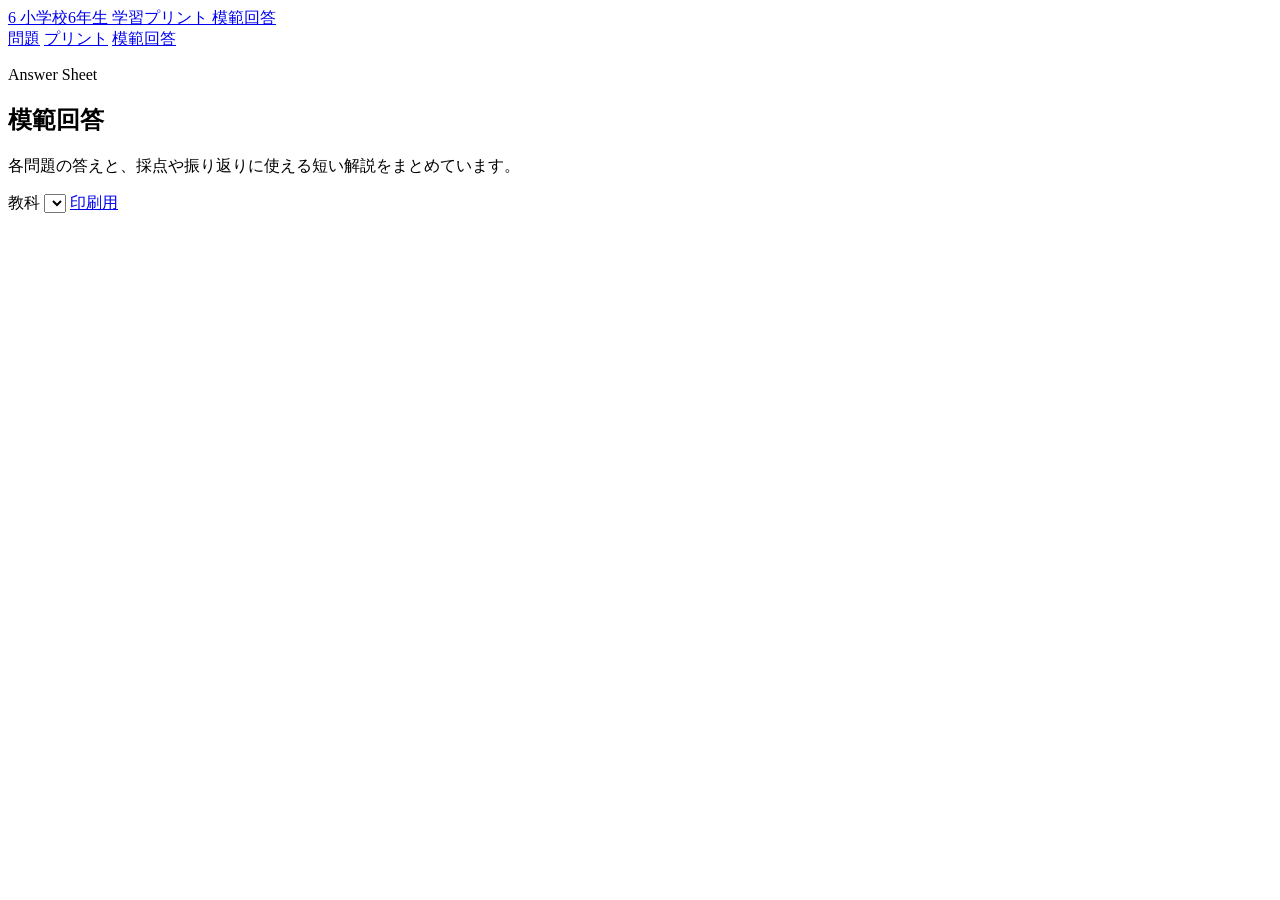
==== answers.html @ f7a97f07 "Add answer page" ====
<!doctype html>
<html lang="ja">
  <head>
    <meta charset="utf-8">
    <meta name="viewport" content="width=device-width, initial-scale=1">
    <title>模範回答 | 小学校6年生 学習プリント</title>
    <link rel="stylesheet" href="styles.css">
  </head>
  <body>
    <header class="site-header">
      <a class="brand" href="index.html" aria-label="小学校6年生 学習プリント">
        <span class="brand-mark" aria-hidden="true">6</span>
        <span>
          <span class="brand-title">小学校6年生 学習プリント</span>
          <span class="brand-subtitle">模範回答</span>
        </span>
      </a>
      <nav class="top-nav" aria-label="ページ">
        <a href="index.html">問題</a>
        <a href="print.html">プリント</a>
        <a href="answers.html" aria-current="page">模範回答</a>
      </nav>
    </header>

    <main class="page-shell">
      <section class="page-heading">
        <p class="eyebrow">Answer Sheet</p>
        <h1>模範回答</h1>
        <p>各問題の答えと、採点や振り返りに使える短い解説をまとめています。</p>
      </section>

      <section class="filter-bar" aria-label="表示する教科">
        <label class="field-label" for="answerSubject">教科</label>
        <select id="answerSubject" class="select"></select>
        <a class="control-button ghost as-link" id="answerPrintLink" href="print.html?mode=answers">印刷用</a>
      </section>

      <section class="answer-list" id="answerList" aria-label="模範回答一覧"></section>
    </main>

    <script src="data.js"></script>
    <script src="print.js"></script>
  </body>
</html>
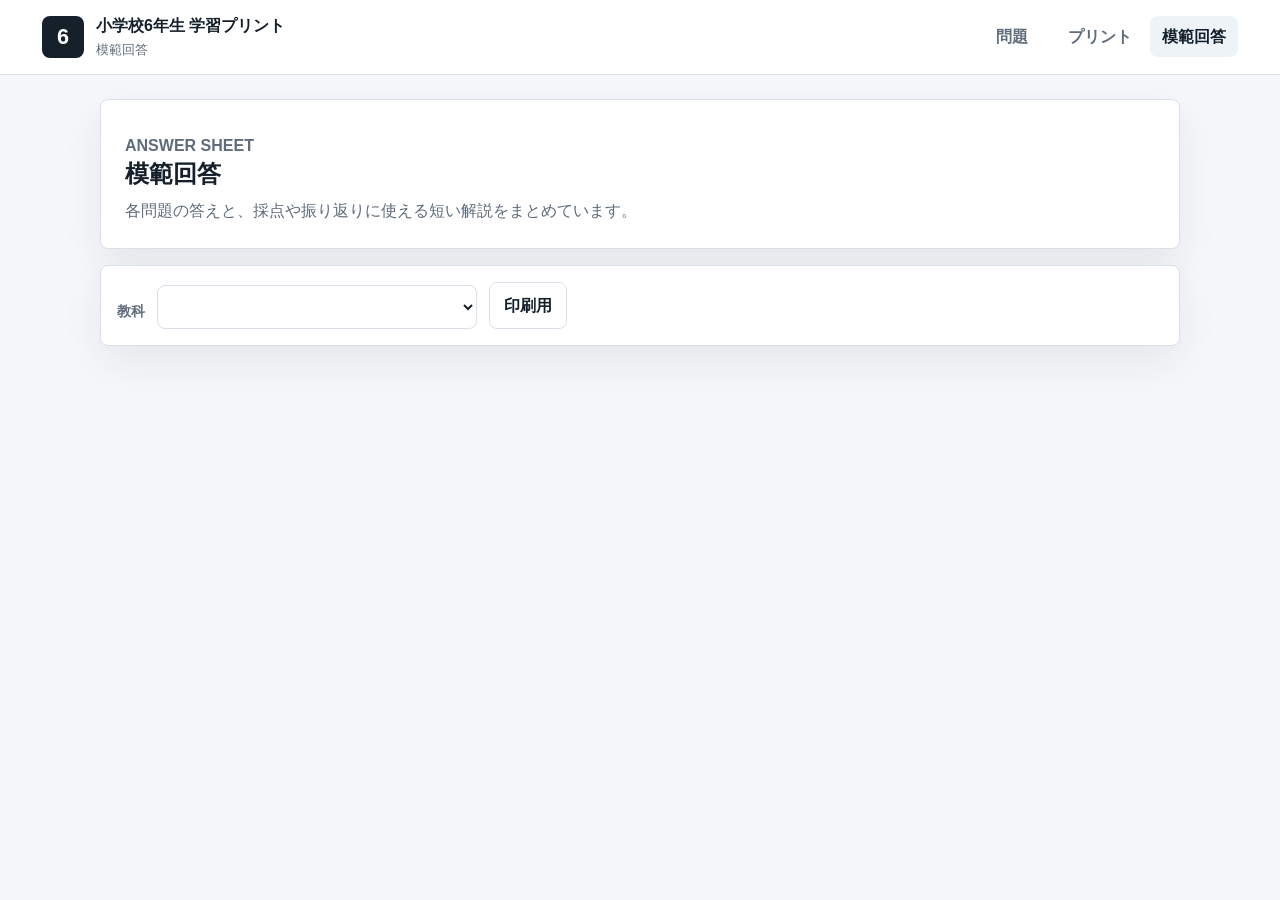
==== commit a18f1715: "Load split learning data on answers page" ====
--- a/answers.html
+++ b/answers.html
@@ -38,6 +38,21 @@
       <section class="answer-list" id="answerList" aria-label="模範回答一覧"></section>
     </main>
 
+    <script src="data-chunk-01.js"></script>
+    <script src="data-chunk-02.js"></script>
+    <script src="data-chunk-03.js"></script>
+    <script src="data-chunk-04.js"></script>
+    <script src="data-chunk-05.js"></script>
+    <script src="data-chunk-06.js"></script>
+    <script src="data-chunk-07.js"></script>
+    <script src="data-chunk-08.js"></script>
+    <script src="data-chunk-09.js"></script>
+    <script src="data-chunk-10.js"></script>
+    <script src="data-chunk-11.js"></script>
+    <script src="data-chunk-12.js"></script>
+    <script src="data-chunk-13.js"></script>
+    <script src="data-chunk-14.js"></script>
+    <script src="data-chunk-15.js"></script>
     <script src="data.js"></script>
     <script src="print.js"></script>
   </body>
--- a/styles.css
+++ b/styles.css
@@ -0,0 +1,802 @@
+:root {
+  --bg: #f6f7fb;
+  --panel: #ffffff;
+  --ink: #15202b;
+  --muted: #5f6c7b;
+  --line: #d9e0ea;
+  --soft: #eef3f8;
+  --active-color: #0f766e;
+  --accent-2: #b45309;
+  --accent-3: #4f46e5;
+  --success: #167a45;
+  --danger: #b42318;
+  --shadow: 0 16px 40px rgba(22, 32, 43, 0.08);
+  color-scheme: light;
+}
+
+* {
+  box-sizing: border-box;
+}
+
+[hidden] {
+  display: none !important;
+}
+
+html {
+  min-width: 320px;
+}
+
+body {
+  margin: 0;
+  background: var(--bg);
+  color: var(--ink);
+  font-family: -apple-system, BlinkMacSystemFont, "Hiragino Sans", "Yu Gothic", "YuGothic", "Noto Sans JP", sans-serif;
+  line-height: 1.7;
+}
+
+a {
+  color: inherit;
+}
+
+button,
+select,
+textarea {
+  font: inherit;
+}
+
+.site-header {
+  position: sticky;
+  top: 0;
+  z-index: 20;
+  display: flex;
+  align-items: center;
+  justify-content: space-between;
+  gap: 16px;
+  min-height: 72px;
+  padding: 12px clamp(16px, 4vw, 42px);
+  background: rgba(255, 255, 255, 0.94);
+  border-bottom: 1px solid var(--line);
+  backdrop-filter: blur(12px);
+}
+
+.brand {
+  display: inline-flex;
+  align-items: center;
+  gap: 12px;
+  min-width: 0;
+  text-decoration: none;
+}
+
+.brand-mark {
+  display: inline-grid;
+  flex: 0 0 auto;
+  place-items: center;
+  width: 42px;
+  height: 42px;
+  background: #15202b;
+  color: #fff;
+  border-radius: 8px;
+  font-weight: 800;
+  font-size: 1.35rem;
+}
+
+.brand-title,
+.brand-subtitle {
+  display: block;
+  white-space: nowrap;
+}
+
+.brand-title {
+  font-weight: 800;
+  letter-spacing: 0;
+}
+
+.brand-subtitle {
+  color: var(--muted);
+  font-size: 0.83rem;
+}
+
+.top-nav {
+  display: flex;
+  gap: 6px;
+  align-items: center;
+}
+
+.top-nav a {
+  min-width: 76px;
+  min-height: 38px;
+  padding: 7px 12px;
+  border-radius: 8px;
+  color: var(--muted);
+  text-align: center;
+  text-decoration: none;
+  font-weight: 700;
+}
+
+.top-nav a[aria-current="page"],
+.top-nav a:hover {
+  background: var(--soft);
+  color: var(--ink);
+}
+
+.layout {
+  display: grid;
+  grid-template-columns: minmax(260px, 320px) minmax(0, 1fr);
+  gap: 22px;
+  width: min(1220px, calc(100% - 32px));
+  margin: 24px auto 56px;
+}
+
+.sidebar {
+  align-self: start;
+  display: grid;
+  gap: 14px;
+}
+
+.sidebar-block,
+.question-panel,
+.learning-map,
+.page-heading,
+.filter-bar,
+.answer-section,
+.print-controls {
+  background: var(--panel);
+  border: 1px solid var(--line);
+  border-radius: 8px;
+  box-shadow: var(--shadow);
+}
+
+.sidebar-block {
+  padding: 18px;
+}
+
+.sidebar h1,
+.sidebar h2,
+.study-toolbar h2,
+.learning-map h2,
+.page-heading h1,
+.print-controls h1 {
+  margin: 0;
+  line-height: 1.25;
+  letter-spacing: 0;
+}
+
+.sidebar h1 {
+  font-size: 1.35rem;
+}
+
+.sidebar h2 {
+  font-size: 1rem;
+}
+
+.sidebar p,
+.page-heading p,
+.map-heading p {
+  margin: 8px 0 0;
+  color: var(--muted);
+}
+
+.subject-tabs {
+  display: grid;
+  gap: 8px;
+  margin-top: 12px;
+}
+
+.subject-tab {
+  display: flex;
+  align-items: center;
+  justify-content: space-between;
+  gap: 10px;
+  min-height: 48px;
+  padding: 10px 12px;
+  border: 1px solid var(--line);
+  border-left: 5px solid var(--subject-color);
+  border-radius: 8px;
+  background: #fff;
+  color: var(--ink);
+  cursor: pointer;
+  text-align: left;
+}
+
+.subject-tab[data-active="true"] {
+  background: color-mix(in srgb, var(--subject-color) 12%, #fff);
+  border-color: color-mix(in srgb, var(--subject-color) 44%, var(--line));
+}
+
+.subject-tab span {
+  font-weight: 800;
+}
+
+.subject-tab small {
+  color: var(--muted);
+  font-weight: 700;
+}
+
+.field-label {
+  display: block;
+  margin-bottom: 6px;
+  color: var(--muted);
+  font-size: 0.86rem;
+  font-weight: 800;
+}
+
+.select {
+  width: 100%;
+  min-height: 44px;
+  padding: 8px 12px;
+  border: 1px solid var(--line);
+  border-radius: 8px;
+  background: #fff;
+  color: var(--ink);
+}
+
+.stat-grid {
+  display: grid;
+  grid-template-columns: repeat(3, 1fr);
+  gap: 8px;
+}
+
+.stat-grid div {
+  min-width: 0;
+  padding: 10px 8px;
+  border-radius: 8px;
+  background: var(--soft);
+  text-align: center;
+}
+
+.stat-grid strong,
+.stat-grid span {
+  display: block;
+}
+
+.stat-grid strong {
+  font-size: 1.3rem;
+  line-height: 1.2;
+}
+
+.stat-grid span {
+  color: var(--muted);
+  font-size: 0.78rem;
+  font-weight: 700;
+}
+
+.study-area {
+  display: grid;
+  gap: 18px;
+  min-width: 0;
+}
+
+.study-toolbar {
+  display: flex;
+  align-items: flex-end;
+  justify-content: space-between;
+  gap: 18px;
+  min-width: 0;
+}
+
+.eyebrow {
+  margin: 0 0 4px;
+  color: var(--active-color);
+  font-weight: 900;
+  letter-spacing: 0;
+  text-transform: uppercase;
+}
+
+.toolbar-actions {
+  display: flex;
+  gap: 8px;
+  flex-wrap: wrap;
+  justify-content: flex-end;
+}
+
+.icon-link,
+.control-button {
+  display: inline-flex;
+  align-items: center;
+  justify-content: center;
+  min-height: 42px;
+  padding: 9px 14px;
+  border-radius: 8px;
+  border: 1px solid var(--line);
+  background: #fff;
+  color: var(--ink);
+  text-decoration: none;
+  font-weight: 800;
+  cursor: pointer;
+}
+
+.icon-link:hover,
+.control-button:hover {
+  border-color: var(--active-color);
+}
+
+.question-panel {
+  display: grid;
+  gap: 18px;
+  padding: clamp(18px, 4vw, 32px);
+}
+
+.question-topline {
+  display: flex;
+  align-items: center;
+  justify-content: space-between;
+  gap: 12px;
+}
+
+.pill {
+  display: inline-flex;
+  align-items: center;
+  min-height: 32px;
+  max-width: 100%;
+  padding: 5px 10px;
+  border-radius: 8px;
+  background: color-mix(in srgb, var(--active-color) 13%, #fff);
+  color: color-mix(in srgb, var(--active-color) 78%, #111);
+  font-weight: 800;
+}
+
+.progress {
+  color: var(--muted);
+  font-weight: 800;
+  white-space: nowrap;
+}
+
+.question-text {
+  margin: 0;
+  font-size: 1.38rem;
+  font-weight: 800;
+  line-height: 1.65;
+  overflow-wrap: anywhere;
+}
+
+.choice-list {
+  display: grid;
+  grid-template-columns: repeat(2, minmax(0, 1fr));
+  gap: 10px;
+}
+
+.choice-button {
+  min-height: 56px;
+  padding: 12px 14px;
+  border: 1px solid var(--line);
+  border-radius: 8px;
+  background: #fff;
+  color: var(--ink);
+  text-align: left;
+  cursor: pointer;
+}
+
+.choice-button[data-selected="true"] {
+  border-color: var(--active-color);
+  box-shadow: inset 0 0 0 2px color-mix(in srgb, var(--active-color) 24%, transparent);
+}
+
+.choice-button[data-result="correct"] {
+  border-color: var(--success);
+  background: #ecfdf3;
+}
+
+.choice-button[data-result="wrong"] {
+  border-color: var(--danger);
+  background: #fff1f0;
+}
+
+.write-box {
+  display: grid;
+  gap: 8px;
+}
+
+.write-box label {
+  color: var(--muted);
+  font-weight: 800;
+}
+
+.write-box textarea {
+  width: 100%;
+  resize: vertical;
+  min-height: 118px;
+  padding: 12px;
+  border: 1px solid var(--line);
+  border-radius: 8px;
+}
+
+.answer-box {
+  padding: 16px;
+  border-left: 5px solid var(--active-color);
+  border-radius: 8px;
+  background: var(--soft);
+}
+
+.answer-label {
+  margin: 0 0 4px;
+  color: var(--active-color);
+  font-weight: 900;
+}
+
+.answer-text,
+.answer-question {
+  margin: 0;
+  font-weight: 800;
+}
+
+.explanation,
+.print-explanation {
+  margin: 6px 0 0;
+  color: var(--muted);
+}
+
+.question-controls {
+  display: grid;
+  grid-template-columns: repeat(4, minmax(0, 1fr));
+  gap: 10px;
+}
+
+.control-button.primary {
+  border-color: var(--active-color);
+  background: var(--active-color);
+  color: #fff;
+}
+
+.control-button.solid {
+  border-color: #15202b;
+  background: #15202b;
+  color: #fff;
+}
+
+.control-button.ghost {
+  background: #fff;
+}
+
+.as-link {
+  text-decoration: none;
+}
+
+.learning-map {
+  padding: 22px;
+}
+
+.map-heading {
+  display: flex;
+  align-items: flex-end;
+  justify-content: space-between;
+  gap: 16px;
+  margin-bottom: 14px;
+}
+
+.map-heading p {
+  max-width: 58ch;
+}
+
+.map-grid {
+  display: grid;
+  grid-template-columns: repeat(3, minmax(0, 1fr));
+  gap: 10px;
+}
+
+.map-item {
+  display: grid;
+  gap: 4px;
+  min-height: 116px;
+  padding: 14px;
+  border: 1px solid var(--line);
+  border-radius: 8px;
+  background: #fff;
+  text-align: left;
+  cursor: pointer;
+}
+
+.map-item[data-active="true"] {
+  border-color: var(--active-color);
+  background: color-mix(in srgb, var(--active-color) 10%, #fff);
+}
+
+.map-unit {
+  font-weight: 900;
+}
+
+.map-count {
+  color: var(--active-color);
+  font-weight: 900;
+}
+
+.map-tags {
+  color: var(--muted);
+  font-size: 0.86rem;
+}
+
+.page-shell,
+.print-shell {
+  width: min(1080px, calc(100% - 32px));
+  margin: 24px auto 56px;
+}
+
+.page-heading {
+  padding: 24px;
+}
+
+.filter-bar {
+  display: flex;
+  align-items: end;
+  gap: 12px;
+  margin: 16px 0;
+  padding: 16px;
+}
+
+.filter-bar .select {
+  max-width: 320px;
+}
+
+.answer-list {
+  display: grid;
+  gap: 16px;
+}
+
+.answer-section {
+  padding: 20px;
+}
+
+.answer-section h2 {
+  margin: 0 0 12px;
+}
+
+.answer-row {
+  display: grid;
+  grid-template-columns: 42px minmax(0, 1fr);
+  gap: 12px;
+  padding: 14px 0;
+  border-top: 1px solid var(--line);
+}
+
+.answer-number {
+  display: grid;
+  place-items: center;
+  width: 34px;
+  height: 34px;
+  border-radius: 8px;
+  background: var(--soft);
+  font-weight: 900;
+}
+
+.print-controls {
+  display: flex;
+  align-items: end;
+  justify-content: space-between;
+  gap: 18px;
+  margin-bottom: 18px;
+  padding: 20px;
+}
+
+.print-control-grid {
+  display: grid;
+  grid-template-columns: minmax(170px, 220px) minmax(140px, 170px) auto;
+  align-items: end;
+  gap: 12px;
+}
+
+.print-pages {
+  display: grid;
+  gap: 18px;
+}
+
+.print-sheet {
+  min-height: 297mm;
+  padding: 18mm;
+  background: #fff;
+  border: 1px solid var(--line);
+  box-shadow: var(--shadow);
+}
+
+.print-sheet-header {
+  display: flex;
+  align-items: start;
+  justify-content: space-between;
+  gap: 16px;
+  padding-bottom: 10px;
+  border-bottom: 2px solid #15202b;
+}
+
+.print-sheet-header p,
+.print-sheet-header h2 {
+  margin: 0;
+}
+
+.print-sheet-header p {
+  color: var(--muted);
+  font-weight: 800;
+}
+
+.print-name {
+  min-width: 170px;
+  padding-bottom: 8px;
+  border-bottom: 1px solid #15202b;
+  color: var(--muted);
+}
+
+.print-list {
+  display: grid;
+  gap: 10px;
+  margin: 16px 0 0;
+  padding: 0;
+  list-style: none;
+  counter-reset: print-question;
+}
+
+.print-item {
+  break-inside: avoid;
+}
+
+.print-meta {
+  margin: 0 0 2px;
+  color: var(--muted);
+  font-size: 0.86rem;
+  font-weight: 800;
+}
+
+.print-question {
+  margin: 0;
+  font-weight: 800;
+}
+
+.print-question span {
+  display: inline-block;
+  min-width: 2.1em;
+}
+
+.print-choices {
+  display: grid;
+  grid-template-columns: repeat(2, minmax(0, 1fr));
+  gap: 4px 12px;
+  margin: 4px 0 0;
+  padding: 0;
+  list-style: none;
+}
+
+.print-choices li {
+  display: flex;
+  gap: 6px;
+}
+
+.print-choices span {
+  font-weight: 900;
+}
+
+.answer-lines {
+  height: 46px;
+  margin-top: 8px;
+  background:
+    linear-gradient(#fff 13px, transparent 13px),
+    repeating-linear-gradient(to bottom, transparent 0 21px, #cfd7e3 21px 22px);
+}
+
+.print-answer {
+  margin: 4px 0 0;
+}
+
+.print-footer {
+  margin-top: 16px;
+  padding-top: 8px;
+  border-top: 1px solid var(--line);
+  color: var(--muted);
+  text-align: right;
+  font-size: 0.86rem;
+}
+
+@media (max-width: 900px) {
+  .layout {
+    grid-template-columns: 1fr;
+  }
+
+  .sidebar {
+    grid-template-columns: repeat(2, minmax(0, 1fr));
+  }
+
+  .sidebar-block:first-child,
+  .stat-grid {
+    grid-column: 1 / -1;
+  }
+
+  .map-grid {
+    grid-template-columns: repeat(2, minmax(0, 1fr));
+  }
+}
+
+@media (max-width: 680px) {
+  .site-header {
+    position: static;
+    align-items: stretch;
+    flex-direction: column;
+  }
+
+  .brand-title,
+  .brand-subtitle {
+    white-space: normal;
+  }
+
+  .top-nav {
+    display: grid;
+    grid-template-columns: repeat(3, 1fr);
+  }
+
+  .top-nav a {
+    min-width: 0;
+  }
+
+  .sidebar,
+  .choice-list,
+  .question-controls,
+  .map-grid,
+  .filter-bar,
+  .print-controls,
+  .print-control-grid {
+    grid-template-columns: 1fr;
+  }
+
+  .study-toolbar,
+  .map-heading,
+  .print-controls {
+    align-items: stretch;
+    flex-direction: column;
+  }
+
+  .toolbar-actions {
+    justify-content: stretch;
+  }
+
+  .toolbar-actions a,
+  .question-controls button,
+  .filter-bar .select,
+  .filter-bar .control-button {
+    width: 100%;
+  }
+
+  .question-text {
+    font-size: 1.14rem;
+  }
+
+  .stat-grid {
+    grid-template-columns: repeat(3, 1fr);
+  }
+
+  .print-sheet {
+    min-height: auto;
+    padding: 18px;
+  }
+}
+
+@page {
+  size: A4;
+  margin: 12mm;
+}
+
+@media print {
+  body {
+    background: #fff;
+  }
+
+  .no-print,
+  .site-header,
+  .print-controls {
+    display: none !important;
+  }
+
+  .print-shell {
+    width: auto;
+    margin: 0;
+  }
+
+  .print-pages {
+    display: block;
+  }
+
+  .print-sheet {
+    min-height: auto;
+    padding: 0;
+    border: 0;
+    box-shadow: none;
+    page-break-after: always;
+  }
+
+  .print-sheet:last-child {
+    page-break-after: auto;
+  }
+}
